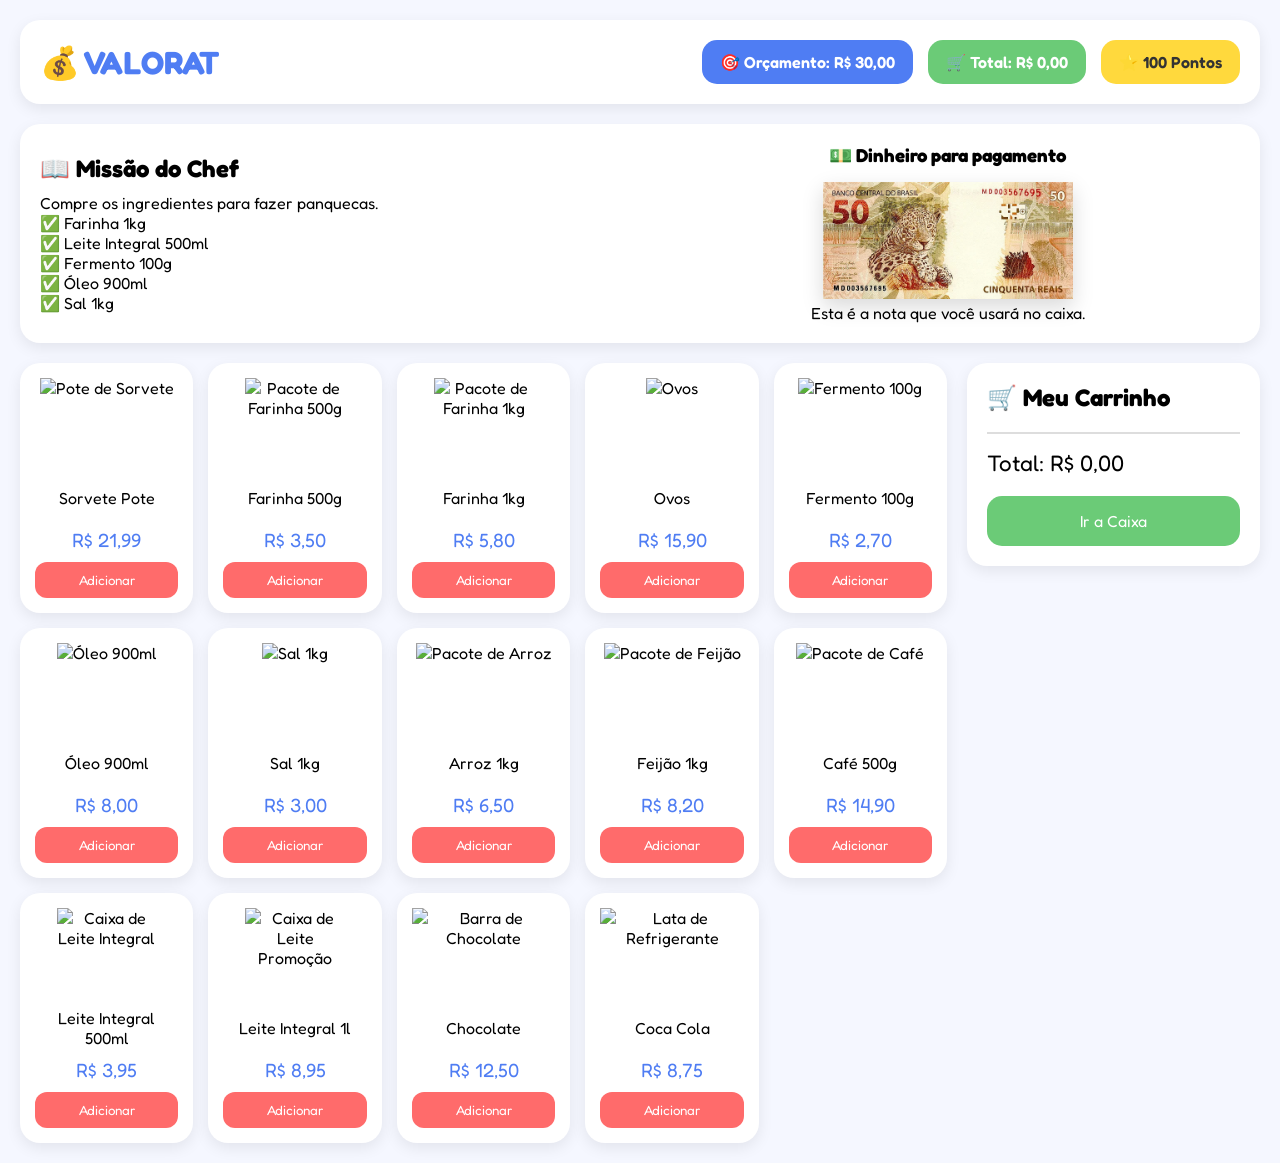
==== mercado.html @ ac48faef "Primeira versão do Valorat" ====
<!DOCTYPE html>
<html lang="pt-BR">
<head>
<meta charset="UTF-8">
<meta name="viewport" content="width=device-width, initial-scale=1.0">
<link rel="icon" type="image/png" href="css/icon.png">
<title>Valorat - Mercado</title>

<link href="https://fonts.googleapis.com/css2?family=Fredoka:wght@400;500;600&display=swap" rel="stylesheet">

<style>

:root{
    --azul:#4F7DF3;
    --verde:#6BCB77;
    --amarelo:#FFD93D;
    --coral:#FF6B6B;
    --bg:#F5F7FF;
}

*{
    margin:0;
    padding:0;
    box-sizing:border-box;
}

body{
    font-family:'Fredoka',sans-serif;
    background:var(--bg);
    padding:20px;
    display: grid;
    grid-template-columns: 3.8fr 1.2fr;
    gap: 20px;
}

.topo, .missao {
    grid-column: span 2;
}

.topo{
    background:white;
    border-radius:20px;
    padding:20px;
    display:flex;
    justify-content:space-between;
    align-items:center;
    flex-wrap:wrap;
    gap:15px;
    box-shadow:0 5px 15px rgba(0,0,0,.08);
}

.logo{
    color:var(--azul);
}

.status{
    display:flex;
    gap:15px;
    flex-wrap:wrap;
}

.badge{
    padding:12px 18px;
    border-radius:15px;
    color:white;
    font-weight:600;
}

.orcamento{
    background:var(--azul);
}

.carrinho-total{
    background:var(--verde);
}

.pontos{
    background:var(--amarelo);
    color:#333;
}

.missao{
    background:white;
    padding:20px;
    border-radius:20px;
    box-shadow:0 5px 15px rgba(0,0,0,.08);
}

.missao h2{
    margin-bottom:10px;
}

.produtos{
    display:grid;
    grid-template-columns:repeat(auto-fit, minmax(160px, 1fr));
    gap:15px;
}

.card{
    background:white;
    border-radius:20px;
    padding:15px;
    text-align:center;
    box-shadow:0 5px 15px rgba(0,0,0,.08);
    transition:.2s;
}

.card:hover{
    transform:translateY(-4px);
}

.nome{
    margin-top:10px;
    font-size:1rem;
    height:40px;
    display:flex;
    align-items:center;
    justify-content:center;
}

.preco{
    margin:10px 0;
    font-size:1.2rem;
    color:var(--azul);
}

.btn{
    border:none;
    background:var(--coral);
    color:white;
    padding:10px 14px;
    border-radius:12px;
    cursor:pointer;
    font-family:'Fredoka';
    width:100%;
}

.btn:hover{
    opacity:.9;
}

.imagem-produto {
    display: flex;
    justify-content: center;
    align-items: center;
    height: 90px;
    margin-bottom: 10px;
}

.imagem-produto img {
    max-height: 100%;
    max-width: 100%;
    object-fit: contain;
}

.carrinho{
    background:white;
    border-radius:20px;
    padding:20px;
    height:fit-content;
    box-shadow:0 5px 15px rgba(0,0,0,.08);
}

.carrinho h2{
    margin-bottom:15px;
}

#lista{
    list-style:none;
}

#lista li{
    background:#F1F5FF;
    padding:10px;
    border-radius:10px;
    margin-bottom:8px;
    font-size:0.9rem;
    display: flex;
    justify-content: space-between;
    align-items: center;
}

#lista li button {
    background: none;
    border: none;
    cursor: pointer;
}

.total{
    margin-top:20px;
    border-top:2px solid #ddd;
    padding-top:15px;
    font-size:1.4rem;
}

.finalizar{
    width:100%;
    margin-top:20px;
    background:var(--verde);
    color:white;
    border:none;
    padding:15px;
    border-radius:15px;
    font-family:'Fredoka';
    font-size:1rem;
    cursor:pointer;
}

.feedback{
    margin-top:15px;
    padding:12px;
    border-radius:12px;
    display:none;
    font-size:0.9rem;
}

.sucesso{
    background:#DFF7E5;
    color:#1E7A37;
}

.nota-real{
    width:250px;
    max-width:100%;
    margin-top:15px;
    box-shadow: 0 8px 20px rgba(0,0,0,.15);
    transition:.2s;
}

.nota-real:hover{
    transform:scale(1.03);
}

.erro{
    background:#FFE3E3;
    color:#B00020;
}

.missao-container{
    display:flex;
    justify-content:space-between;
    align-items:center;
    gap:30px;
    flex-wrap:wrap;
}

.missao-info{
    flex:1;
    min-width:280px;
}

.pagamento{
    flex:1;
    min-width:280px;
    text-align:center;
}

@media(max-width:1100px){
    body{
        grid-template-columns:1fr;
    }
    .topo, .missao {
        grid-column: span 1;
    }
}

</style>
</head>

<body>

<div class="topo">
    <div class="logo">
        <h1>💰 VALORAT</h1>
    </div>
    <div class="status">
        <div class="badge orcamento">
            🎯 Orçamento: R$ 30,00
        </div>
        <div class="badge carrinho-total">
            🛒 Total: <span id="topTotal">R$ 0,00</span>
        </div>
        <div class="badge pontos">
            ⭐ <span id="pontos">100</span> Pontos
        </div>
    </div>
</div>

<section class="missao">
    <div class="missao-container">
        <div class="missao-info">
            <h2>📖 Missão do Chef</h2>
            <p>Compre os ingredientes para fazer panquecas.</p>
            <p>✅ Farinha 1kg</p>
            <p>✅ Leite Integral 500ml</p>
            <p>✅ Fermento 100g</p>
            <p>✅ Óleo 900ml</p>
            <p>✅ Sal 1kg</p>
        </div>
        <div class="pagamento">
            <h3>💵 Dinheiro para pagamento</h3>
            <img src="50reais.jpg" alt="Nota de cinquenta reais" class="nota-real">
            <p>Esta é a nota que você usará no caixa.</p>
        </div>
    </div>
</section>

<section class="produtos">

    <div class="card">
        <div class="imagem-produto">
            <img src="https://sorvetesbambyne.com.br/wp-content/uploads/2022/01/Napolitano-2-litros-web.png" alt="Pote de Sorvete" height="100">
        </div>
        <div class="nome">Sorvete Pote</div>
        <div class="preco">R$ 21,99</div>
        <button class="btn" onclick="addDistrator('Sorvete Pote',21.99)">Adicionar</button>
    </div>

    <div class="card">
        <div class="imagem-produto">
            <img src="https://m.media-amazon.com/images/I/71ofpr1GEwL._AC_UF894,1000_QL80_.jpg" alt="Pacote de Farinha 500g" width="100" height="100">
        </div>
        <div class="nome">Farinha 500g</div>
        <div class="preco">R$ 3,50</div>
        <button class="btn" onclick="addDistrator('Farinha 500g',3.50)">Adicionar</button>
    </div>

    <div class="card">
        <div class="imagem-produto">
            <img src="https://encrypted-tbn0.gstatic.com/images?q=tbn:ANd9GcQyhG7WhIEWhVFO1DKsmco5AeXysr18SyzigA&s" alt="Pacote de Farinha 1kg" width="100" height="100">
        </div>
        <div class="nome">Farinha 1kg</div>
        <div class="preco">R$ 5,80</div>
        <button class="btn" onclick="addItem('Farinha 1kg',5.80)">Adicionar</button>
    </div>

    <div class="card">
        <div class="imagem-produto">
            <img src="https://phygital-files.mercafacil.com/copagril/uploads/produto/ovos_granja_cometa_branco_grande_c_12_7b9d5225-135d-468f-a25d-77582e8f5d39.png" alt="Ovos" height="100">
        </div>
        <div class="nome">Ovos</div>
        <div class="preco">R$ 15,90</div>
        <button class="btn" onclick="addDistrator('Ovos',15.90)">Adicionar</button>
    </div>

    <div class="card">
        <div class="imagem-produto">
            <img src="https://m.media-amazon.com/images/I/81tKtIZ+bML.jpg" alt="Fermento 100g" height="100">
        </div>
        <div class="nome">Fermento 100g</div>
        <div class="preco">R$ 2,70</div>
        <button class="btn" onclick="addItem('Fermento 100g', 2.70)">Adicionar</button>
    </div>

    <div class="card">
        <div class="imagem-produto">
            <img src="https://carrefourbrfood.vtexassets.com/arquivos/ids/211616/141836_1.jpg?v=637272514200130000" alt="Óleo 900ml" height="100">
        </div>
        <div class="nome">Óleo 900ml</div>
        <div class="preco">R$ 8,00</div>
        <button class="btn" onclick="addItem('Óleo 900ml', 8.00)">Adicionar</button>
    </div>

    <div class="card">
        <div class="imagem-produto">
            <img src="https://encrypted-tbn0.gstatic.com/images?q=tbn:ANd9GcTQ8fNyIMsFiM3J3ozHvUHw1GM4DSrtRDw_Tw&s" alt="Sal 1kg" height="100">
        </div>
        <div class="nome">Sal 1kg</div>
        <div class="preco">R$ 3,00</div>
        <button class="btn" onclick="addItem('Sal 1kg', 3.00)">Adicionar</button>
    </div>

    <div class="card">
        <div class="imagem-produto">
            <img src="https://petrox.vtexassets.com/arquivos/ids/170008/ARROZ-MEU-BIJU-BRANCO-TIPO-1-1KG.webp?v=639056342314130000" alt="Pacote de Arroz" height="100">
        </div>
        <div class="nome">Arroz 1kg</div>
        <div class="preco">R$ 6,50</div>
        <button class="btn" onclick="addDistrator('Arroz 1kg',6.50)">Adicionar</button>
    </div>

    <div class="card">
        <div class="imagem-produto">
            <img src="https://m.media-amazon.com/images/I/815s35jNVkL._AC_UF894,1000_QL80_.jpg" alt="Pacote de Feijão" height="100">
        </div>
        <div class="nome">Feijão 1kg</div>
        <div class="preco">R$ 8,20</div>
        <button class="btn" onclick="addDistrator('Feijão 1kg',8.20)">Adicionar</button>
    </div>

    <div class="card">
        <div class="imagem-produto">
            <img src="https://m.media-amazon.com/images/I/61ybzna4AML._AC_UF894,1000_QL80_.jpg" alt="Pacote de Café" height="100">
        </div>
        <div class="nome">Café 500g</div>
        <div class="preco">R$ 14,90</div>
        <button class="btn" onclick="addDistrator('Café 500g',14.90)">Adicionar</button>
    </div>

    <div class="card">
        <div class="imagem-produto">
            <img src="https://d21wiczbqxib04.cloudfront.net/qtXqua8CwkVPznKmQU85596UjXI=/1600x0/smart/https://produtos-osuper.s3.sa-east-1.amazonaws.com/29857.jpg" alt="Caixa de Leite Integral" width="100" height="100">
        </div>
        <div class="nome">Leite Integral 500ml</div>
        <div class="preco">R$ 3,95</div>
        <button class="btn" onclick="addItem('Leite Integral 500ml',3.95)">Adicionar</button>
    </div>

    <div class="card">
        <div class="imagem-produto">
            <img src="https://encrypted-tbn0.gstatic.com/images?q=tbn:ANd9GcTUoq2mQWhX2gkvB_dLN9TwwQHCu3LJJ9DUww&s" alt="Caixa de Leite Promoção" width="100" height="100">
        </div>
        <div class="nome">Leite Integral 1l</div>
        <div class="preco">R$ 8,95</div>
        <button class="btn" onclick="addDistrator('Leite Integral 1l',8.95)">Adicionar</button>
    </div>

    <div class="card">
        <div class="imagem-produto">
            <img src="https://m.media-amazon.com/images/I/71ulQUfLG2L._AC_UF894,1000_QL80_.jpg" alt="Barra de Chocolate" height="100">
        </div>
        <div class="nome">Chocolate</div>
        <div class="preco">R$ 12,50</div>
        <button class="btn" onclick="addDistrator('Chocolate',12.50)">Adicionar</button>
    </div>

    <div class="card">
        <div class="imagem-produto">
            <img src="https://paosantobh.com.br/wp-content/uploads/2024/06/1981188.png" alt="Lata de Refrigerante" height="100">
        </div>
        <div class="nome">Coca Cola</div>
        <div class="preco">R$ 8,75</div>
        <button class="btn" onclick="addDistrator('Coca Cola',8.75)">Adicionar</button>
    </div>

</section>

<aside class="carrinho">
    <h2>🛒 Meu Carrinho</h2>
    <ul id="lista"></ul>
    <div class="total">
        Total: <span id="total">R$ 0,00</span>
    </div>
    <div id="feedback" class="feedback"></div>
    
    <button class="finalizar" onclick="window.location.href='caixa.html'">
        Ir a Caixa
    </button>
</aside>

<script>

let total = 0;
let pontos = 100;
let carrinho = [];
const ORCAMENTO = 30;

function atualizarTotal(){
    document.getElementById("total").innerText = `R$ ${total.toFixed(2)}`;
    document.getElementById("topTotal").innerText = `R$ ${total.toFixed(2)}`;
}

function addItem(nome, preco){
    limparFeedback();

    carrinho.push({
        nome,
        preco,
        distrator:false
    });

    total += preco;
    atualizarCarrinho();
}

function addDistrator(nome, preco){
    limparFeedback();

    carrinho.push({
        nome,
        preco,
        distrator:true
    });

    total += preco;
    pontos -= 10;

    atualizarCarrinho();

    mostrarFeedback(
        "⚠️ Esse produto não faz parte da receita!",
        false
    );
}

function atualizarCarrinho(){
    const lista = document.getElementById("lista");
    lista.innerHTML = "";

    carrinho.forEach((item, index) => {
        const li = document.createElement("li");
        li.innerHTML = `
            <span>${item.nome} - R$ ${item.preco.toFixed(2)}</span>
            <button onclick="removerItem(${index})">❌</button>
        `;
        lista.appendChild(li);
    });

    document.getElementById("total").innerText = `R$ ${total.toFixed(2)}`;
    document.getElementById("topTotal").innerText = `R$ ${total.toFixed(2)}`;
    document.getElementById("pontos").innerText = pontos;

    if (total <= ORCAMENTO && document.getElementById("feedback").innerText.includes("orçamento")) {
        limparFeedback();
    }

    verificarOrcamento();
}

function removerItem(index){
    limparFeedback();

    const item = carrinho[index];
    total -= item.preco;

    if(item.distrator){
        pontos += 10;
    }

    carrinho.splice(index, 1);
    atualizarCarrinho();
}

function verificarOrcamento(){
    if(total > ORCAMENTO){
        mostrarFeedback(
            "🚨 Você ultrapassou o orçamento de R$30,00!",
            false
        );
    }
}

function validarReceita(){
    const contagem = {};
    carrinho.forEach(item => {
        contagem[item.name || item.nome] = (contagem[item.name || item.nome] || 0) + 1;
    });

    const receitaCompleta =
        contagem["Farinha 1kg"] === 1 &&
        contagem["Leite Integral 500ml"] === 1 &&
        contagem["Fermento 100g"] === 1 &&
        contagem["Óleo 900ml"] === 1 &&
        contagem["Sal 1kg"] === 1;

    return receitaCompleta && carrinho.length === 5;
}

function irParaCaixa(){
    if(!validarReceita()){
        mostrarFeedback(
            "❌ O seu carrinho não corresponde exatamente à lista de compras da receita.",
            false
        );
        return;
    }

    if(total > ORCAMENTO){
        mostrarFeedback(
            "❌ Você ultrapassou o orçamento.",
            false
        );
        return;
    }

    localStorage.setItem("valorCompra", total.toFixed(2));
    localStorage.setItem("pontos", pontos);
}

function mostrarFeedback(texto, sucesso){
    const box = document.getElementById("feedback");
    box.style.display = "block";
    box.innerText = texto;
    box.className = sucesso ? "feedback sucesso" : "feedback erro";
}

// Limpa avisos e feedbacks visuais
function limparFeedback(){
    const box = document.getElementById("feedback");
    box.style.display = "none";
    box.innerText = "";
}

</script>

</body>
</html>
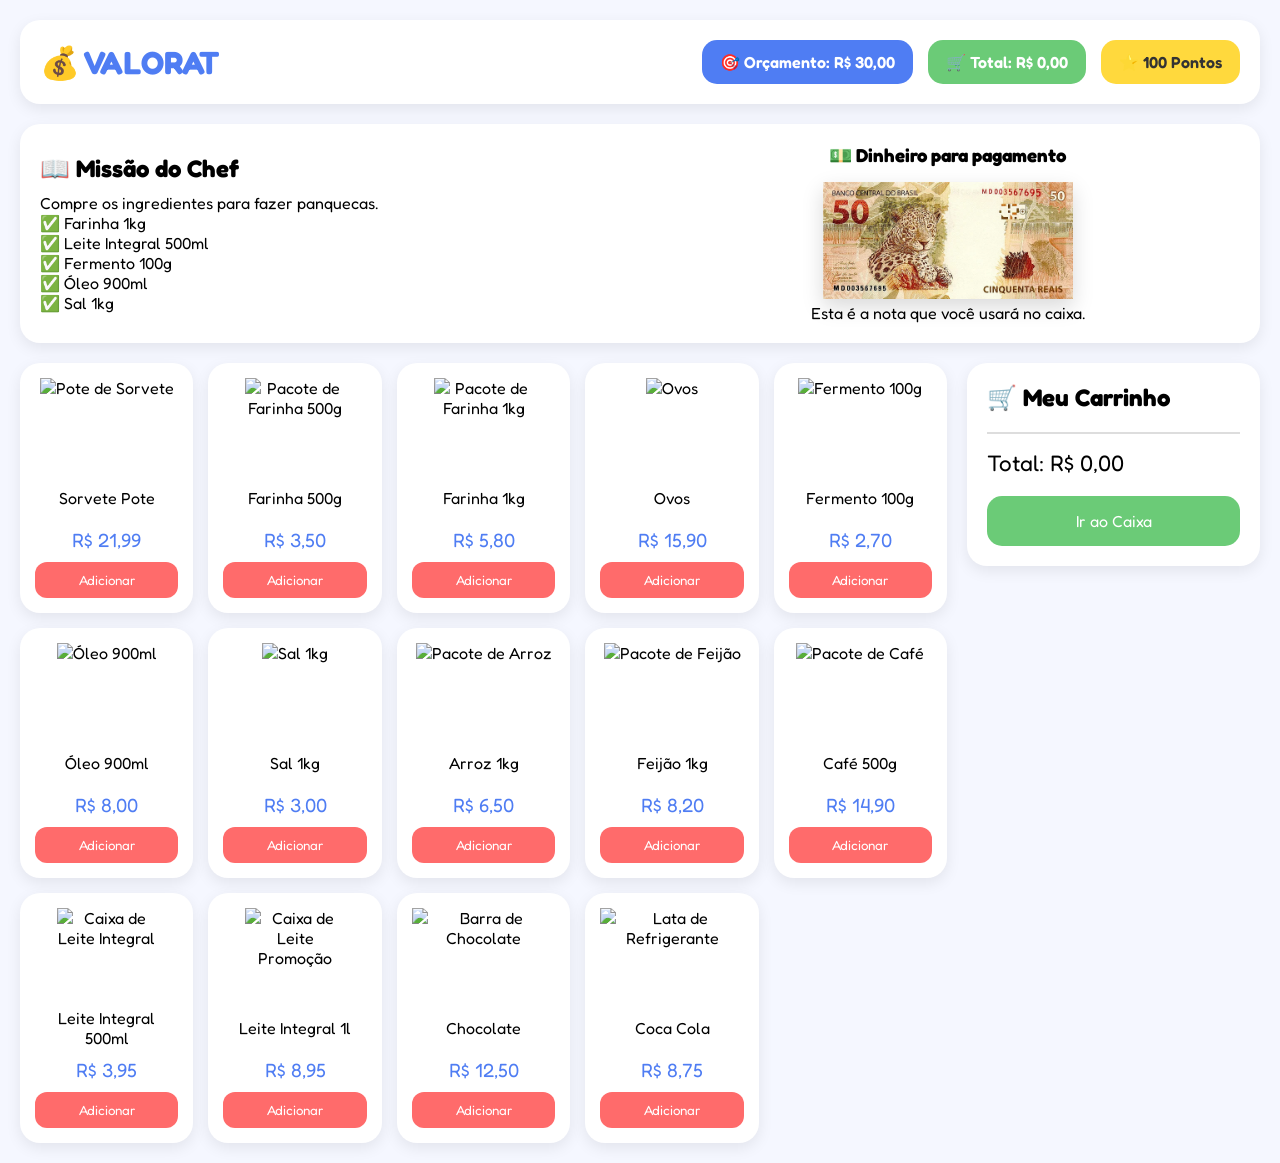
==== commit 005560fc: "Update mercado.html" ====
--- a/mercado.html
+++ b/mercado.html
@@ -443,8 +443,8 @@
     </div>
     <div id="feedback" class="feedback"></div>
     
-    <button class="finalizar" onclick="window.location.href='caixa.html'">
-        Ir a Caixa
+    <button class="finalizar" onclick="irParaCaixa()">
+        Ir ao Caixa
     </button>
 </aside>
 
@@ -575,6 +575,8 @@
 
     localStorage.setItem("valorCompra", total.toFixed(2));
     localStorage.setItem("pontos", pontos);
+
+     window.location.href = "caixa.html";
 }
 
 function mostrarFeedback(texto, sucesso){
@@ -594,4 +596,4 @@
 </script>
 
 </body>
-</html>+</html>
